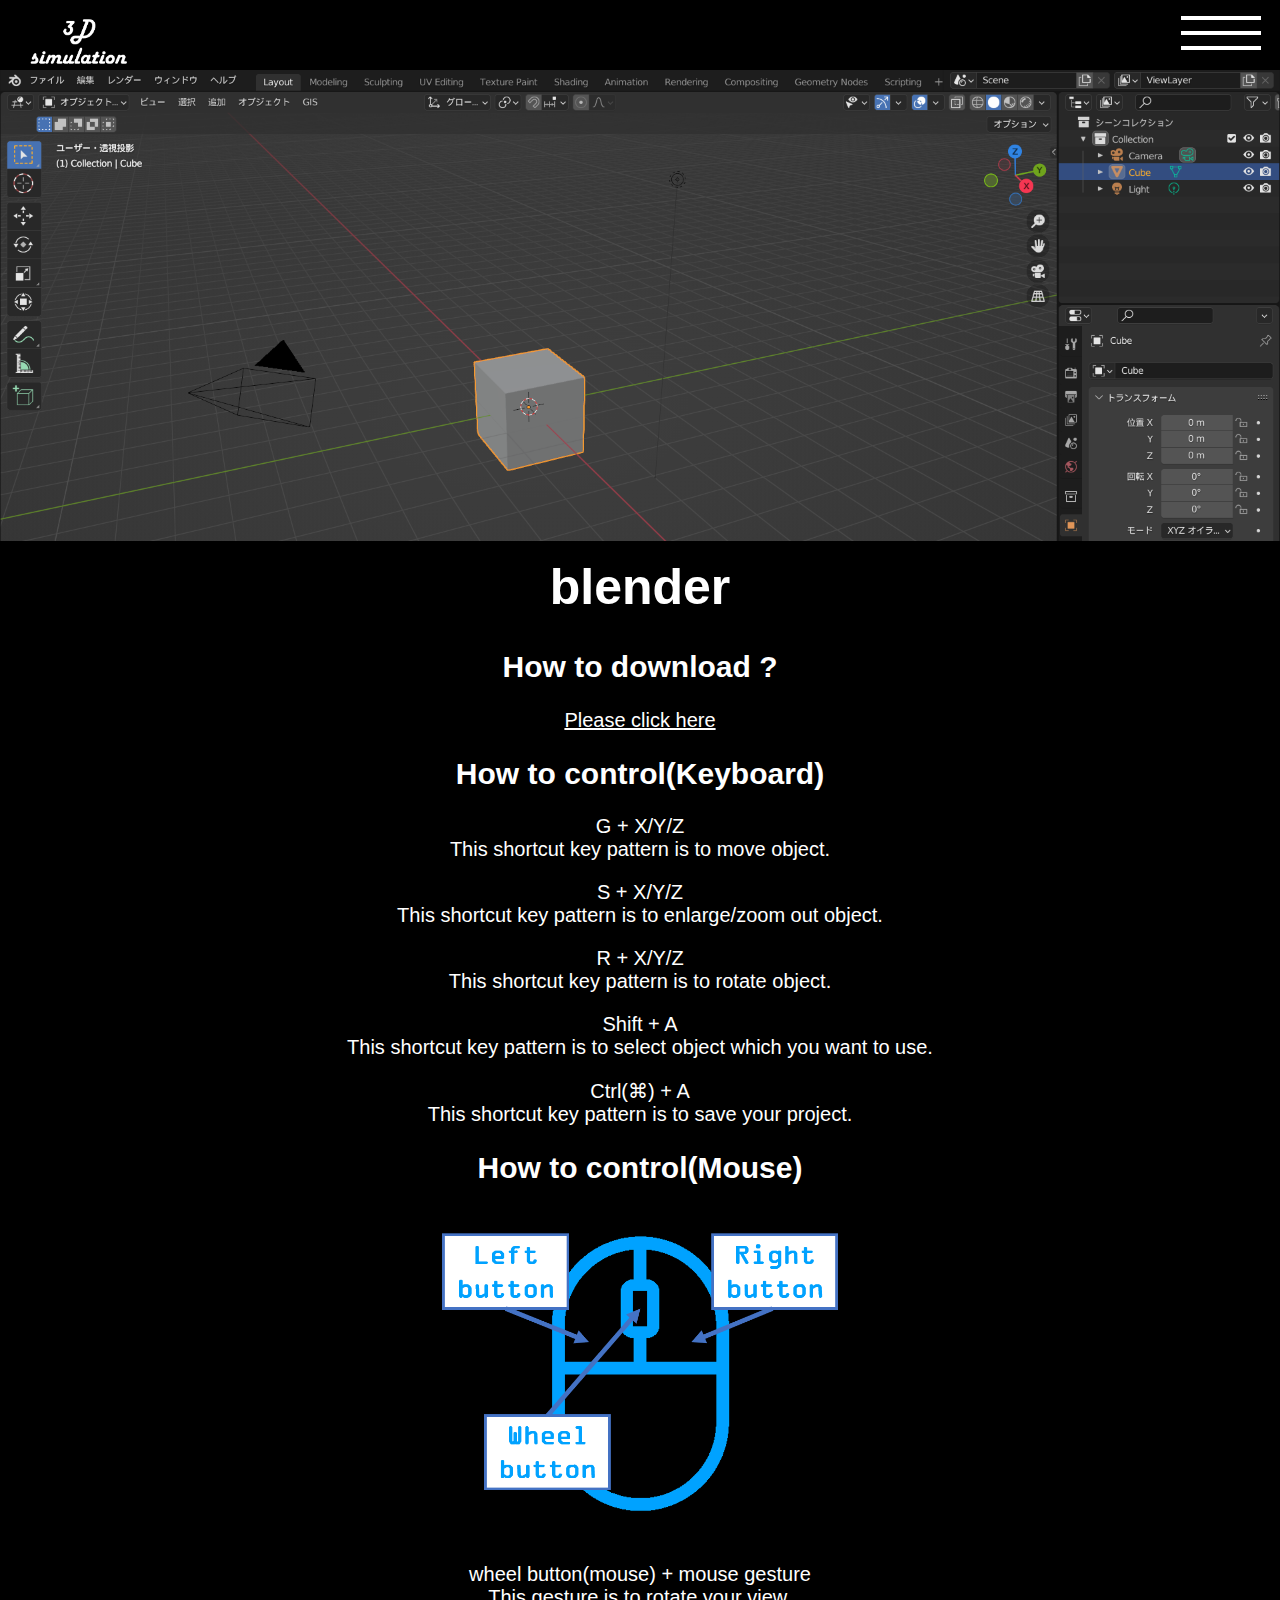
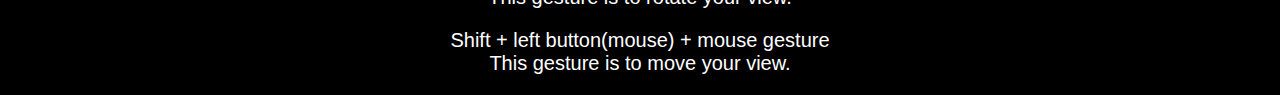
==== SubPages/blender.html @ 339ed0ec "ninth commit" ====
<!DOCTYPE html>
<html lang="en">
<head>
    <meta charset="UTF-8">
    <meta http-equiv="X-UA-Compatible" content="IE=edge">
    <meta name="viewport" content="width=device-width, initial-scale=1.0">
    <link rel="stylesheet" type="text/css" href="https://myxogastria0808.github.io/BSSO/SubPages/blender.css">
    <title>blender</title>
</head>
<body>
    <nav>
        <input type="checkbox" id="phone_check">
        <span class="phone span1 span"></span>
        <span class="phone span2 span"></span>
        <span class="phone span3 span"></span>
        <label class="phone label" for="phone_check"></label>
        <ul class="phone ul">
          <br></br>
          <br></br>
          <a class="phone a" href="https://myxogastria0808.github.io/BSSO/" target="_blank"  rel="noopener noreferrer">
            <li class="phone li">Top</li>
          </a>
          <a class="phone a" href="./Outline.html" target="_blank"  rel="noopener noreferrer">
              <li class="phone li">Outline</li>
          </a>
          <a class="phone a" href="./blender.html" target="_blank"  rel="noopener noreferrer">
            <li class="phone li">blender</li>
          </a>
          <a class="phone a" href="./XSim.html" target="_blank"  rel="noopener noreferrer">
            <li class="phone li">XSim</li>
          </a>
          <a class="phone a" href="./OpenFOAM.html" target="_blank"  rel="noopener noreferrer">
            <li class="phone li">OpenFOAM</li>
          </a>
        </ul>
    </nav>

    <img class="top_logo" src="./3D_simuration_tablet.png" alt="Top logo">
    <img id="blender_img" src="./blender.png">
    <h1 id="title">blender</h1>
    <h2 id="subtitle">How to download ?</h2>
    <a href="https://www.blender.org/download/" target="_blank"  rel="noopener noreferrer">
        <p id="p">Please click here</p>
    </a>
    <h2 id="subtitle">How to control(Keyboard)</h2>
    <p id="p">G + X/Y/Z <br>This shortcut key pattern is to move object.</p>
    <p id="p">S + X/Y/Z <br>This shortcut key pattern is to enlarge/zoom out object.</p>
    <p id="p">R + X/Y/Z <br>This shortcut key pattern is to rotate object.</p>
    <p id="p">Shift + A <br>This shortcut key pattern is to select object which you want to use.</p>
    <p id="p">Ctrl(⌘) + A <br>This shortcut key pattern is to save your project.</p>
    <h2 id="subtitle">How to control(Mouse)</h2>
    <div class="img_div">
      <img id="mouse" src="./mouse.png">
    </div>
    <p id="p">wheel button(mouse) + mouse gesture <br>This gesture is to rotate your view.</p>
    <p id="p">Shift + left button(mouse) + mouse gesture <br>This gesture is to move your view.</p>
</body>
</html>
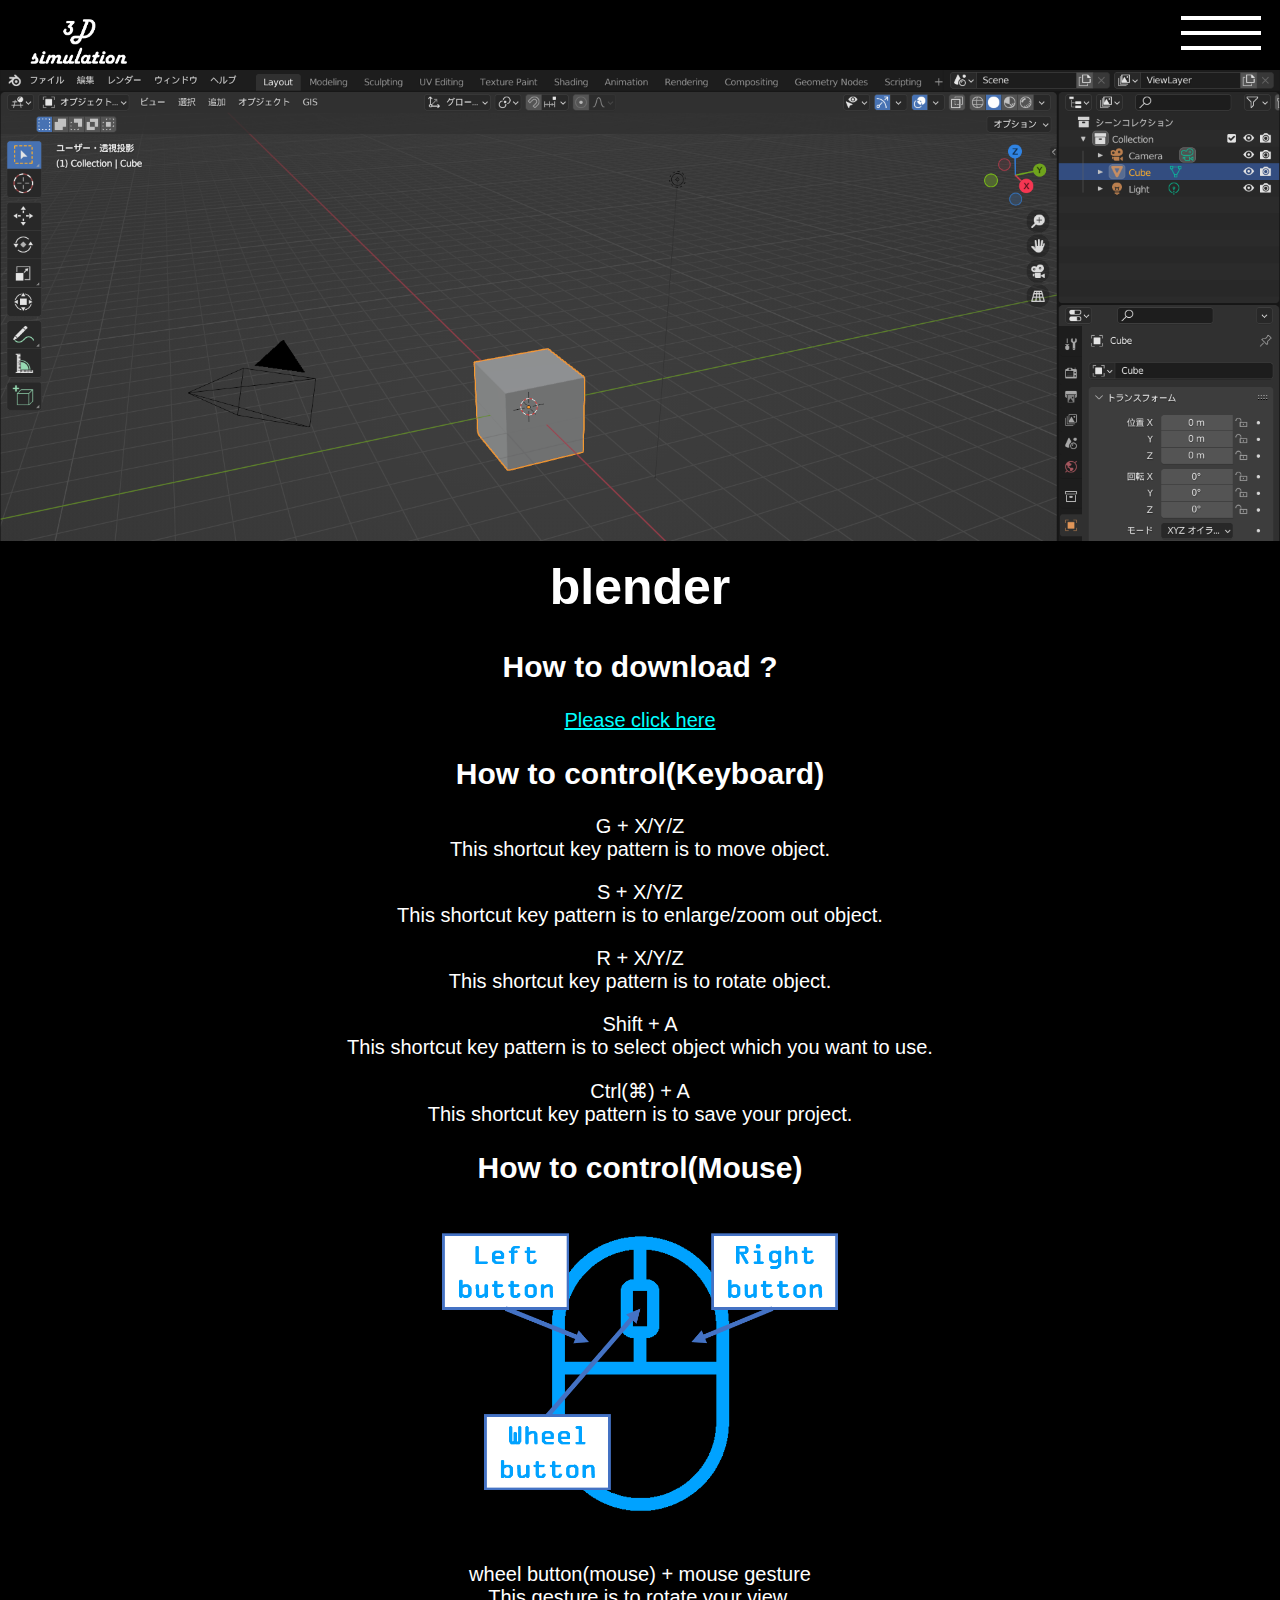
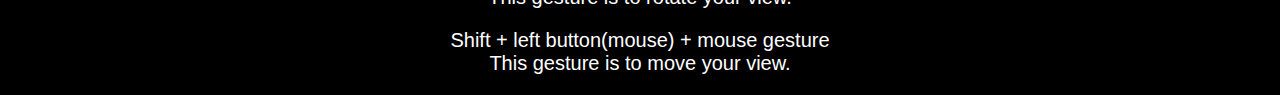
==== commit 34ff74c7: "fourteenth commit" ====
--- a/SubPages/blender.html
+++ b/SubPages/blender.html
@@ -40,7 +40,7 @@
     <h1 id="title">blender</h1>
     <h2 id="subtitle">How to download ?</h2>
     <a href="https://www.blender.org/download/" target="_blank"  rel="noopener noreferrer">
-        <p id="p">Please click here</p>
+        <p id="url">Please click here</p>
     </a>
     <h2 id="subtitle">How to control(Keyboard)</h2>
     <p id="p">G + X/Y/Z <br>This shortcut key pattern is to move object.</p>
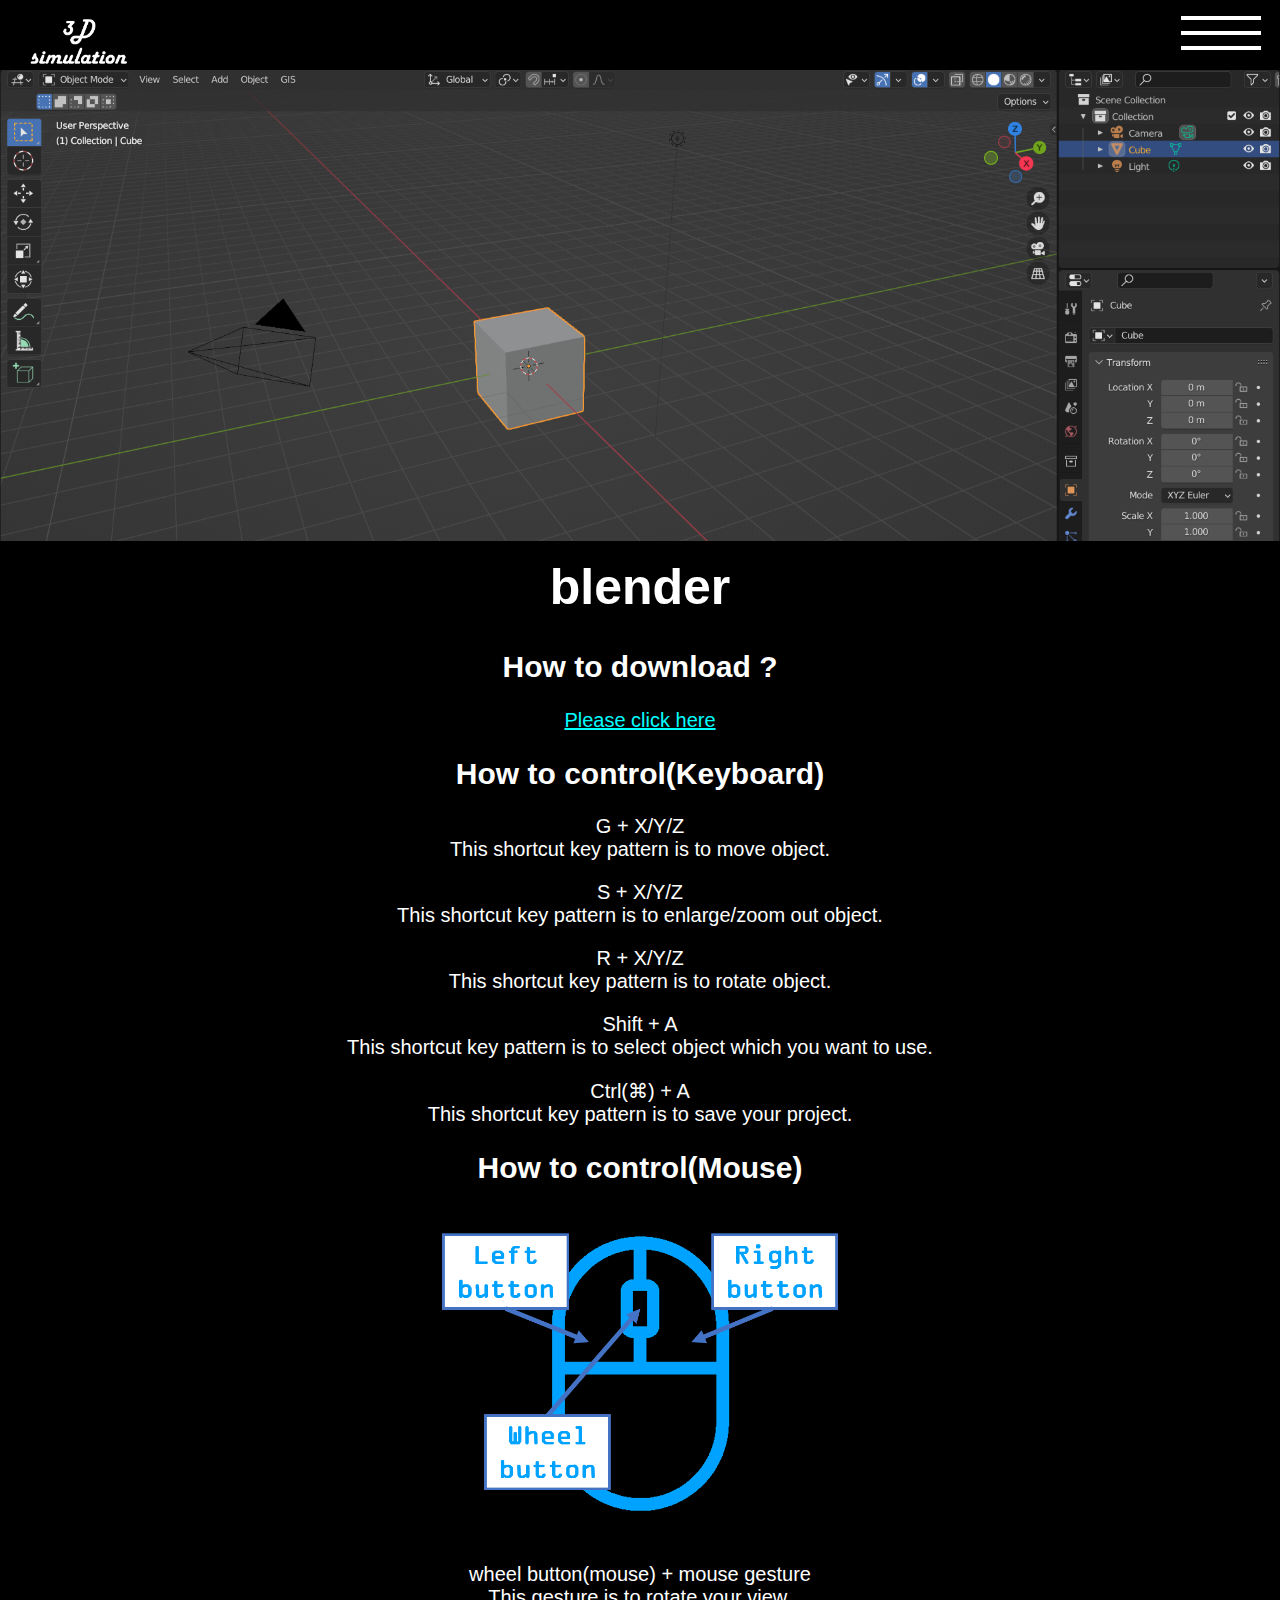
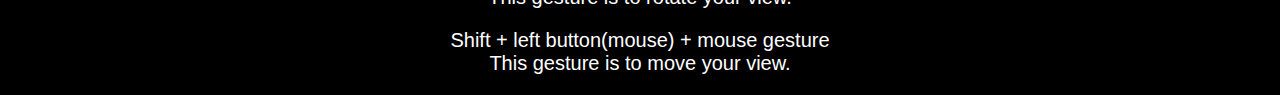
==== commit cef2cd37: "twelfth commit" ====
--- a/SubPages/blender.html
+++ b/SubPages/blender.html
@@ -5,6 +5,8 @@
     <meta http-equiv="X-UA-Compatible" content="IE=edge">
     <meta name="viewport" content="width=device-width, initial-scale=1.0">
     <link rel="stylesheet" type="text/css" href="https://myxogastria0808.github.io/BSSO/SubPages/blender.css">
+    <link rel="shortcut icon" href="./wheel_blender.ico">
+    <meta name="theme-color" content="#135e96">
     <title>blender</title>
 </head>
 <body>
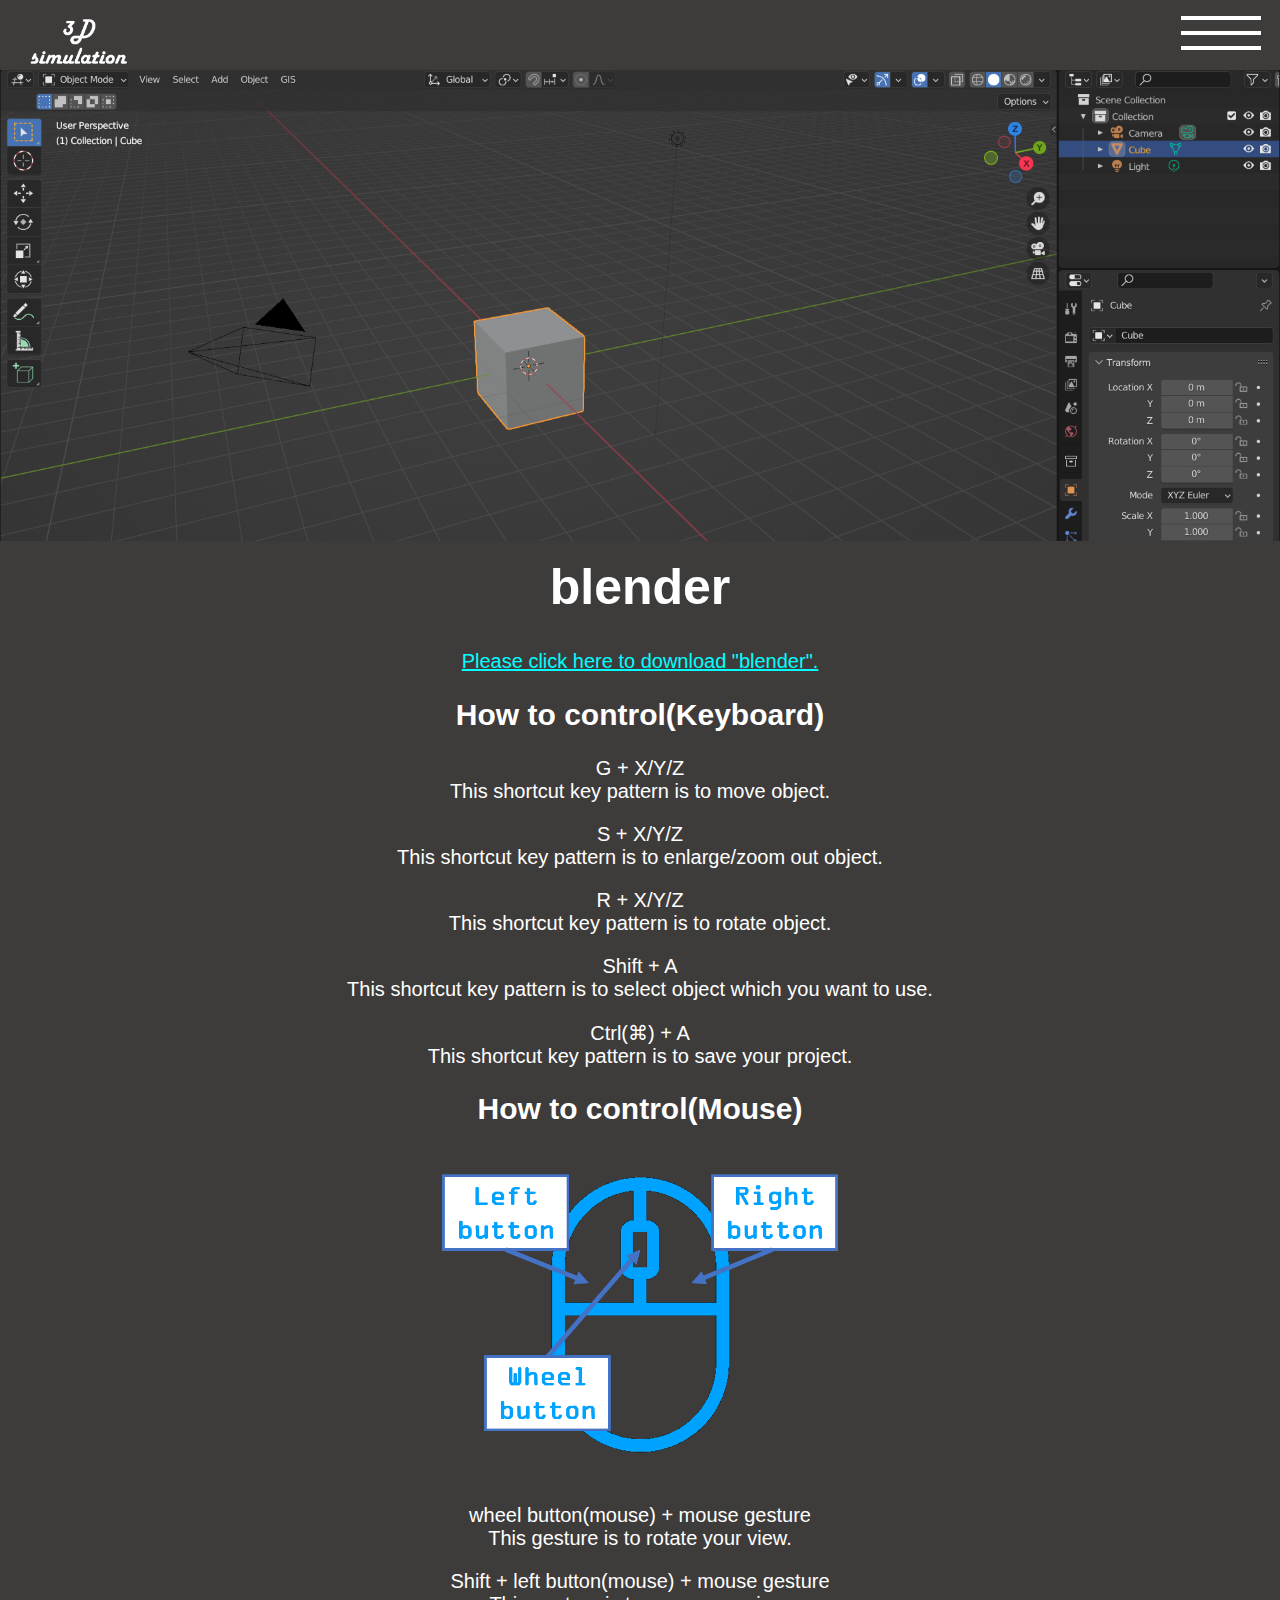
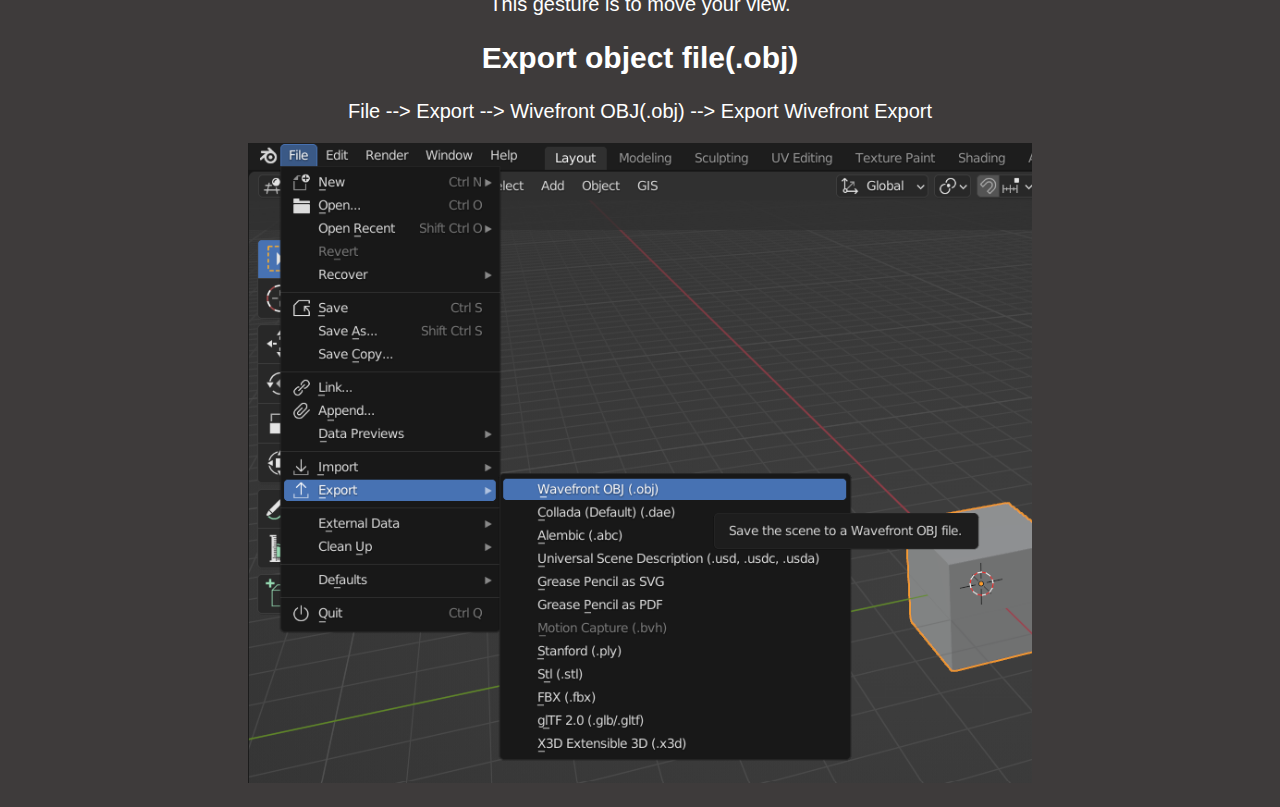
==== commit 191fb0ab: "twenty-first commit" ====
--- a/SubPages/blender.html
+++ b/SubPages/blender.html
@@ -5,6 +5,7 @@
     <meta http-equiv="X-UA-Compatible" content="IE=edge">
     <meta name="viewport" content="width=device-width, initial-scale=1.0">
     <link rel="stylesheet" type="text/css" href="https://myxogastria0808.github.io/BSSO/SubPages/blender.css">
+    <link rel="stylesheet" type="text/css" href="./blender.css">
     <link rel="shortcut icon" href="./wheel_blender.ico">
     <meta name="theme-color" content="#135e96">
     <title>blender</title>
@@ -40,9 +41,8 @@
     <img class="top_logo" src="./3D_simuration_tablet.png" alt="Top logo">
     <img id="blender_img" src="./blender.png">
     <h1 id="title">blender</h1>
-    <h2 id="subtitle">How to download ?</h2>
     <a href="https://www.blender.org/download/" target="_blank"  rel="noopener noreferrer">
-        <p id="url">Please click here</p>
+        <p id="url">Please click here to download "blender".</p>
     </a>
     <h2 id="subtitle">How to control(Keyboard)</h2>
     <p id="p">G + X/Y/Z <br>This shortcut key pattern is to move object.</p>
@@ -56,5 +56,11 @@
     </div>
     <p id="p">wheel button(mouse) + mouse gesture <br>This gesture is to rotate your view.</p>
     <p id="p">Shift + left button(mouse) + mouse gesture <br>This gesture is to move your view.</p>
+    <h2 id="subtitle">Export object file(.obj)</h2>
+    <p id="p">File --> Export --> Wivefront OBJ(.obj) --> Export Wivefront Export</p>
+    <div class="img_div">
+      <img id="export" src="./export_blender.png">
+    </div>
+    <p id="p"></p>
 </body>
 </html>--- a/SubPages/blender.css
+++ b/SubPages/blender.css
@@ -0,0 +1,166 @@
+body {
+  background-color: rgb(62, 59, 59);
+}
+/*Top logo*/
+.top_logo {
+    z-index: 100;
+    margin-left: -5px;
+    width: 150px;
+}
+
+#blender_img {
+    list-style: none;
+    position: absolute;
+    top: 70px;
+    left: 0;
+    width: 100%;
+    z-index: -1;
+}
+
+#mouse {
+    width: 400px;
+}
+#export {
+  height: 50vw;
+}
+.img_div {
+  text-align: center;
+}
+
+a {
+    text-decoration:underline;
+    text-decoration-color: aqua;
+}
+#url {
+  font-size: 20px;
+  color: aqua;
+  font-family: 'OCR A Extended', sans-serif;
+  text-align: center;
+}
+
+/*respose of h1*/
+#title {
+    font-size: 50px;
+    color: white;
+    font-family: 'OCR A Extended', sans-serif;
+    margin-top: 37%;
+    text-align: center;
+}
+
+/*respose of h2*/
+#subtitle {
+    font-size: 30px;
+    color: white;
+    font-family: 'OCR A Extended', sans-serif;
+    text-align: center;
+}
+
+/*response of p*/
+#p {
+    font-size: 20px;
+    color: white;
+    font-family: 'OCR A Extended', sans-serif;
+    text-align: center;
+}
+
+/*Hamburger menu*/
+.phone.nav {
+    position: static;
+    height: 100vh;
+    overflow: hidden;
+    margin-top: -600px;
+    margin-right: -700px;
+  }
+  
+  /*box frasme*/
+  .phone.label {
+    width: 100px;
+    height: 50px;
+    position: absolute;
+    right: 7px;
+    top: 7px;
+    z-index: 1000;
+  }
+  
+  /*line(three)*/
+  .phone.span {
+    width: 80px;
+    height: 4px;
+    background-color: white;
+    position: absolute;
+    top: 10px;
+    right: 19px;
+    transition: .3s;
+    z-index: 100;
+  }
+  
+  .phone.span1 {
+    top: 16px;
+  }
+  
+  .phone.span2 {
+    top: 31px;
+  }
+  
+  .phone.span3 {
+    top: 46px;
+  }
+  
+  #phone_check:checked ~ .phone.span2 {
+    display: none;
+  }
+  
+  #phone_check:checked ~ .phone.span1 {
+    width: 85px;
+    transform: rotate(30deg);
+    top: 30px;
+    right: 15px;
+  }
+  
+  #phone_check:checked ~ .phone.span3 {
+    width: 85px;
+    transform: rotate(-30deg);
+    top: 30px;
+    right: 15px;
+  }
+  
+  #phone_check {
+    display: none;
+  }
+  
+  .phone.ul {
+    width: 100%;
+    height: 100%;
+    background-color: black;
+    margin: 0;
+    padding-top: 35px; /*margin of the top list line(学校紹介)*/
+    text-align: left;
+    list-style: none;
+    position: absolute;
+    top: -150%;
+    right: 0;
+    transition: 1s;
+    z-index: 10;
+    margin-top: -80px;
+  }
+  
+  .phone.li {
+    padding-top: 7px;
+    padding-bottom: 6px;
+    padding-left: 0px; /*margin of character(left)*/
+    border-bottom: solid 2px white;
+    margin-left: 30px; /*length of under line(left)*/
+    margin-right: 30px; /*length of under linre(right)*/
+    font-size: 50px;
+    font-family: 'OCR A Extended', sans-serif;
+    color: white;
+  }
+  
+  #phone_check:checked ~ .phone.ul {
+    top: 48px;
+  }
+
+  /*about link*/
+  .phone.a {
+    text-decoration: none;
+  }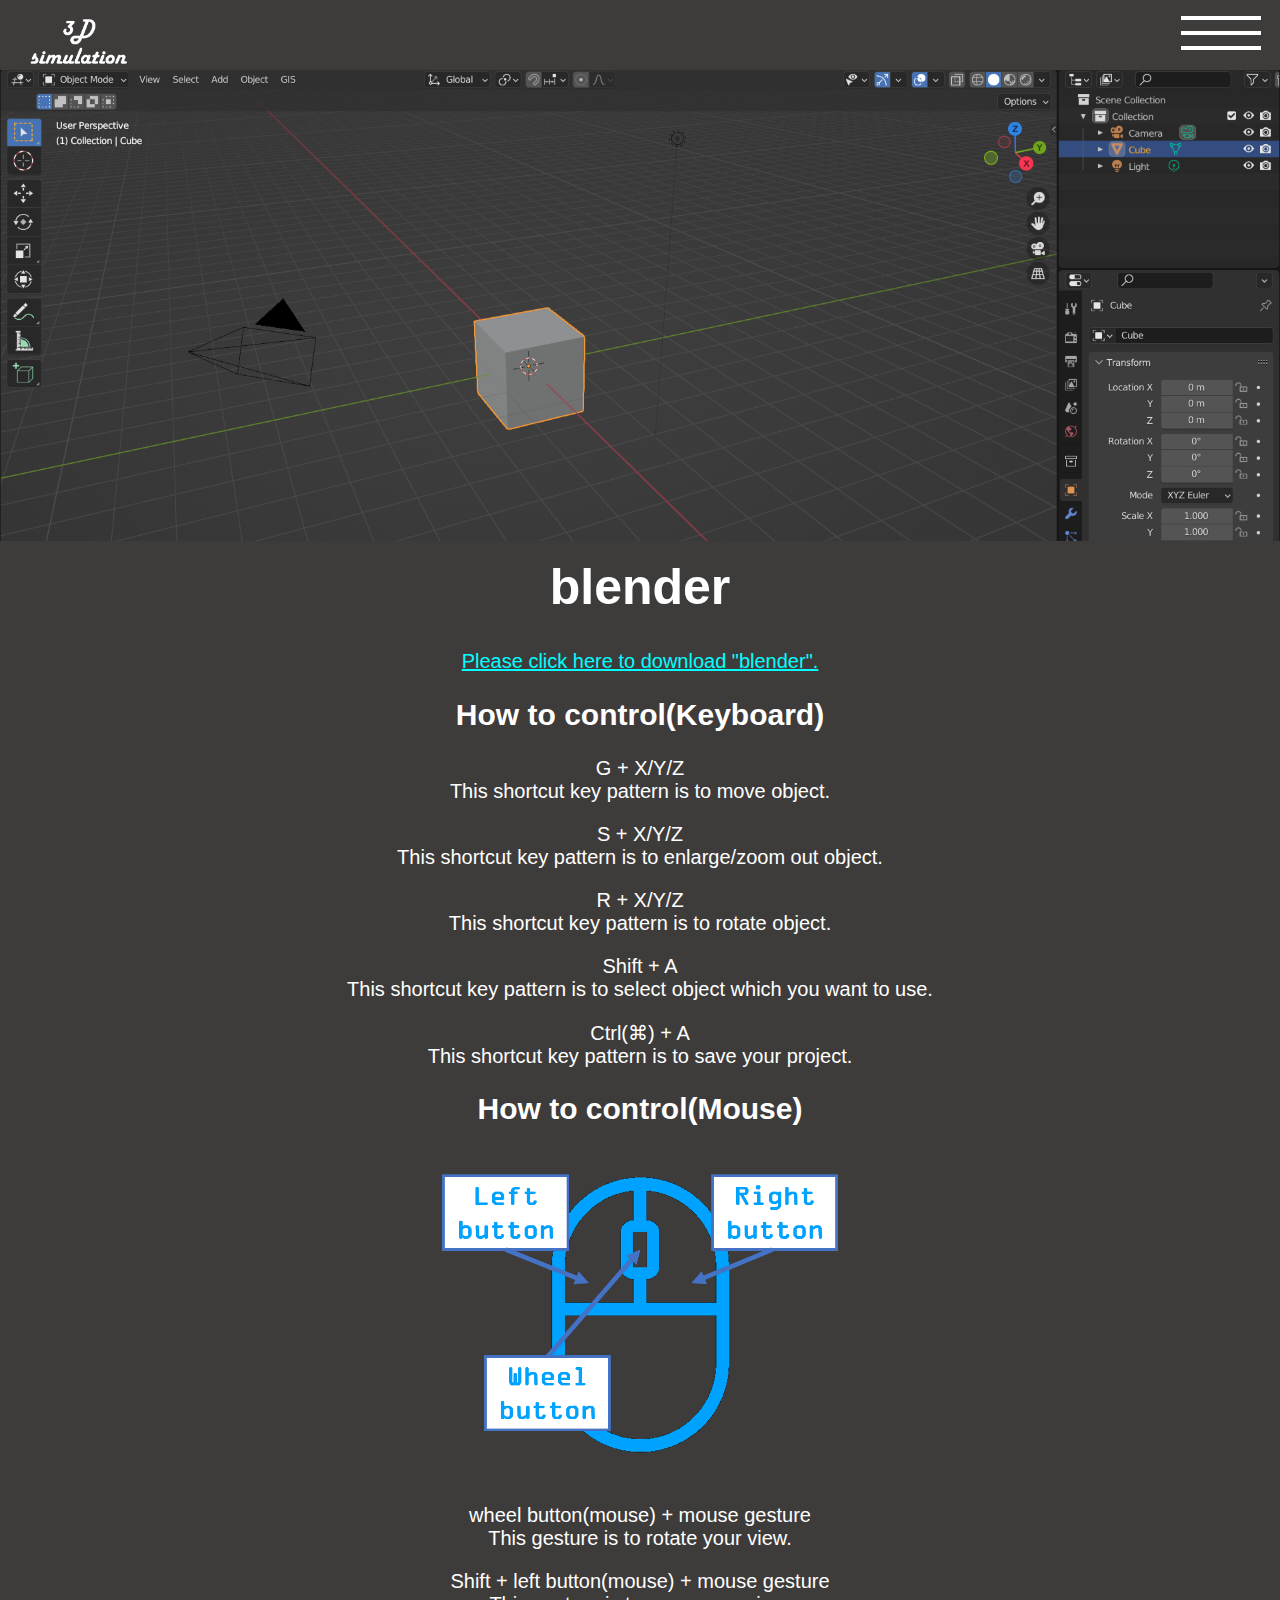
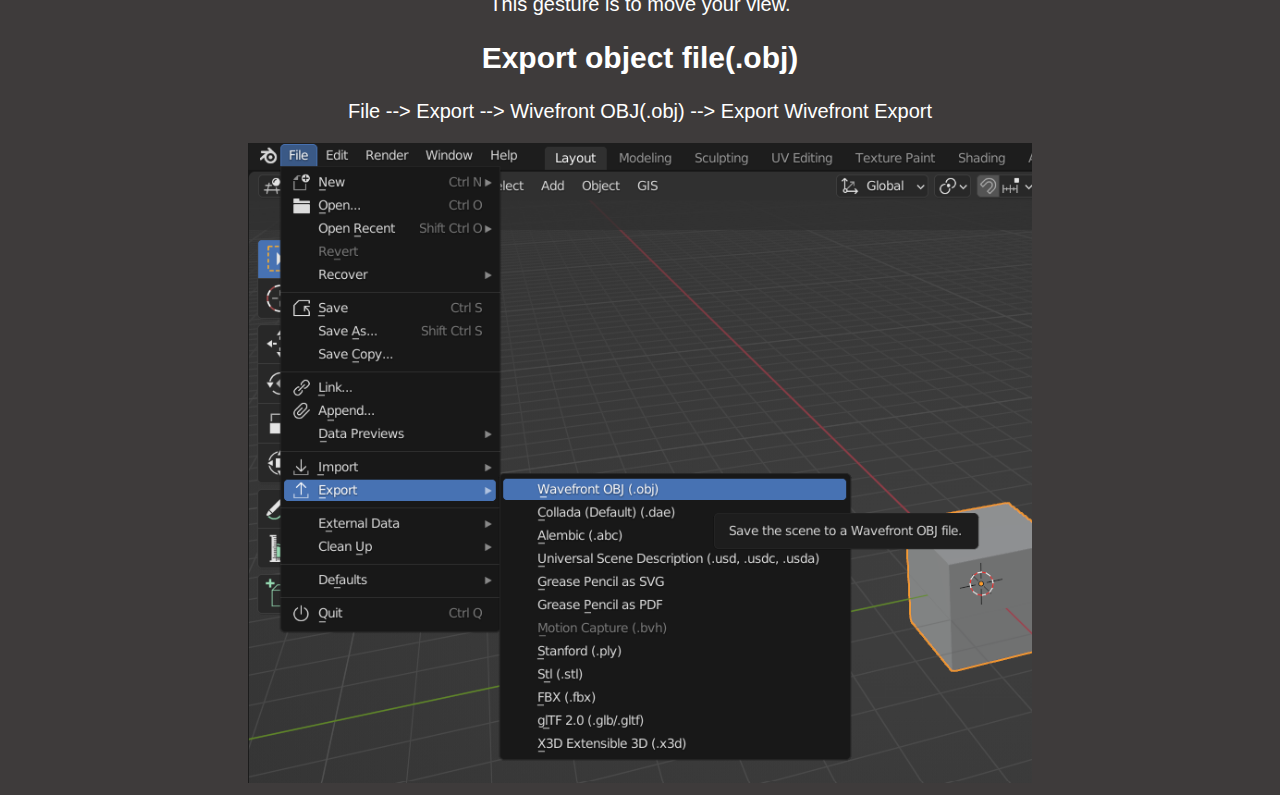
==== commit 630531d0: "Hello!" ====
--- a/SubPages/blender.html
+++ b/SubPages/blender.html
@@ -6,11 +6,18 @@
     <meta name="viewport" content="width=device-width, initial-scale=1.0">
     <link rel="stylesheet" type="text/css" href="https://myxogastria0808.github.io/BSSO/SubPages/blender.css">
     <link rel="stylesheet" type="text/css" href="./blender.css">
+    <link rel="stylesheet" type="text/css" href="./width.css">
     <link rel="shortcut icon" href="./wheel_blender.ico">
     <meta name="theme-color" content="#135e96">
+    <link rel="stylesheet" href="https://use.fontawesome.com/releases/v5.6.4/css/all.css">
+    <script src="https://ajax.googleapis.com/ajax/libs/jquery/3.3.1/jquery.min.js"></script>
+    <script type="text/javascript" src="./leap_button.js"></script>
     <title>blender</title>
 </head>
 <body>
+      <!----------------Pageleap animation-------------------->
+      <div id="page_top"><a href="#"></a></div>
+      <!----------------------------fin----------------------->
     <nav>
         <input type="checkbox" id="phone_check">
         <span class="phone span1 span"></span>
@@ -41,26 +48,27 @@
     <img class="top_logo" src="./3D_simuration_tablet.png" alt="Top logo">
     <img id="blender_img" src="./blender.png">
     <h1 id="title">blender</h1>
-    <a href="https://www.blender.org/download/" target="_blank"  rel="noopener noreferrer">
-        <p id="url">Please click here to download "blender".</p>
-    </a>
-    <h2 id="subtitle">How to control(Keyboard)</h2>
-    <p id="p">G + X/Y/Z <br>This shortcut key pattern is to move object.</p>
-    <p id="p">S + X/Y/Z <br>This shortcut key pattern is to enlarge/zoom out object.</p>
-    <p id="p">R + X/Y/Z <br>This shortcut key pattern is to rotate object.</p>
-    <p id="p">Shift + A <br>This shortcut key pattern is to select object which you want to use.</p>
-    <p id="p">Ctrl(⌘) + A <br>This shortcut key pattern is to save your project.</p>
-    <h2 id="subtitle">How to control(Mouse)</h2>
-    <div class="img_div">
-      <img id="mouse" src="./mouse.png">
+    <div class="width">
+      <a href="https://www.blender.org/download/" target="_blank"  rel="noopener noreferrer">
+          <p id="url">Please click here to download "blender".</p>
+      </a>
+      <h2 id="subtitle">How to control(Keyboard)</h2>
+      <p id="p">G + X/Y/Z <br>This shortcut key pattern is to move object.</p>
+      <p id="p">S + X/Y/Z <br>This shortcut key pattern is to enlarge/zoom out object.</p>
+      <p id="p">R + X/Y/Z <br>This shortcut key pattern is to rotate object.</p>
+      <p id="p">Shift + A <br>This shortcut key pattern is to select object which you want to use.</p>
+      <p id="p">Ctrl(⌘) + A <br>This shortcut key pattern is to save your project.</p>
+      <h2 id="subtitle">How to control(Mouse)</h2>
+      <div class="img_div">
+        <img id="mouse" src="./mouse.png">
+      </div>
+      <p id="p">wheel button(mouse) + mouse gesture <br>This gesture is to rotate your view.</p>
+      <p id="p">Shift + left button(mouse) + mouse gesture <br>This gesture is to move your view.</p>
+      <h2 id="subtitle">Export object file(.obj)</h2>
+      <p id="p">File --> Export --> Wivefront OBJ(.obj) --> Export Wivefront Export</p>
+      <div class="img_div">
+        <img id="export" src="./export_blender.png">
+      </div>
     </div>
-    <p id="p">wheel button(mouse) + mouse gesture <br>This gesture is to rotate your view.</p>
-    <p id="p">Shift + left button(mouse) + mouse gesture <br>This gesture is to move your view.</p>
-    <h2 id="subtitle">Export object file(.obj)</h2>
-    <p id="p">File --> Export --> Wivefront OBJ(.obj) --> Export Wivefront Export</p>
-    <div class="img_div">
-      <img id="export" src="./export_blender.png">
-    </div>
-    <p id="p"></p>
 </body>
 </html>--- a/SubPages/blender.css
+++ b/SubPages/blender.css
@@ -1,6 +1,56 @@
 body {
   background-color: rgb(62, 59, 59);
 }
+
+/*Page leap animation*/
+#page_top{
+  width: 90px;
+  height: 90px;
+  position: fixed;
+  right: 0;
+  bottom: 0;
+  opacity: 0.6;
+  background-color: aquamarine;
+  height: 80px; /*height of leap button background*/
+  z-index: 100;
+}
+#page_top a{
+  position: relative;
+  display: block;
+  width: 90px;
+  height: 90px;
+  text-decoration: none;
+}
+#page_top a::before{
+  font-family: 'Font Awesome 5 Free';
+  font-weight: 900;
+  content: '\f102';
+  font-size: 25px;
+  color: rgb(0, 3, 41);
+  position: absolute;
+  width: 25px;
+  height: 25px;
+  top: -40px;
+  bottom: 0;
+  right: 0;
+  left: 0;
+  margin: auto;
+  text-align: center;
+}
+#page_top a::after{
+  content: 'PAGE TOP';
+  font-size: 13px;
+  color: #fff;
+  position: absolute;
+  top: 45px;
+  bottom: 0;
+  right: 0;
+  left: 0;
+  margin: auto;
+  text-align: center;
+  color: rgb(0, 3, 41);
+}
+
 /*Top logo*/
 .top_logo {
     z-index: 100;
--- a/SubPages/width.css
+++ b/SubPages/width.css
@@ -0,0 +1,5 @@
+.width {
+    max-width: 1024px;
+    padding: 0;
+    margin:0 auto;
+}